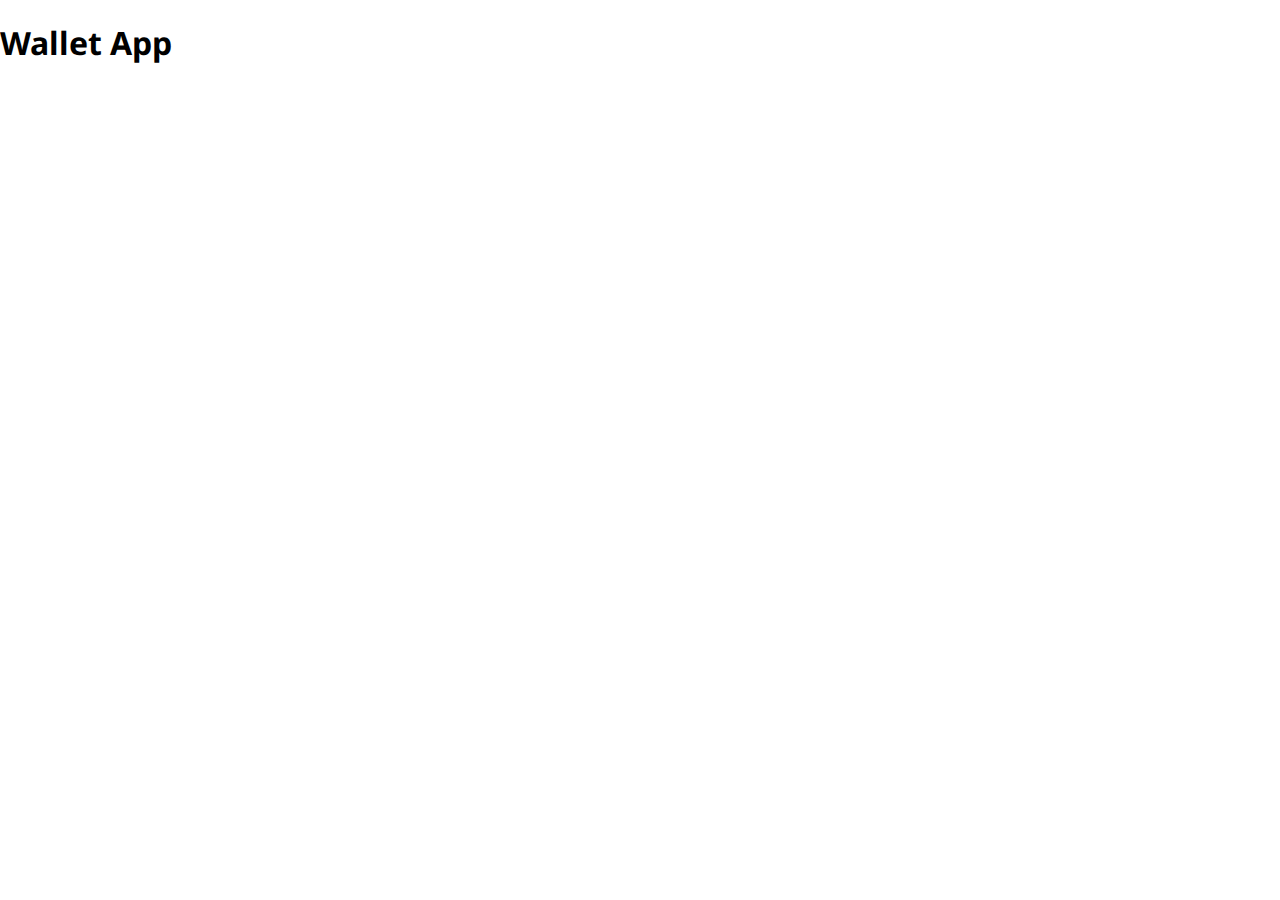
==== index.html @ 8dd3eb64 "initial commit" ====
<!DOCTYPE html>
<html lang="en">
<head>
    <meta charset="UTF-8">
    <meta name="viewport" content="width=device-width, initial-scale=1.0">
    <title>Wallet App - Login</title>
    <link rel="stylesheet" href="style.css">
    <script src="index.js"></script>
</head>
<body>
    <h1>
        Wallet App
    </h1>
</body>
</html>
---- style.css ----
@import url('https://fonts.googleapis.com/css2?family=Noto+Sans:ital,wght@0,100;0,200;0,300;0,400;0,500;0,600;0,700;0,800;0,900;1,100;1,200;1,300;1,400;1,500;1,600;1,700;1,800;1,900&display=swap');

body {
    padding: 0px;
    margin: 0px;
    font-family: 'Noto Sans', sans-serif;
}
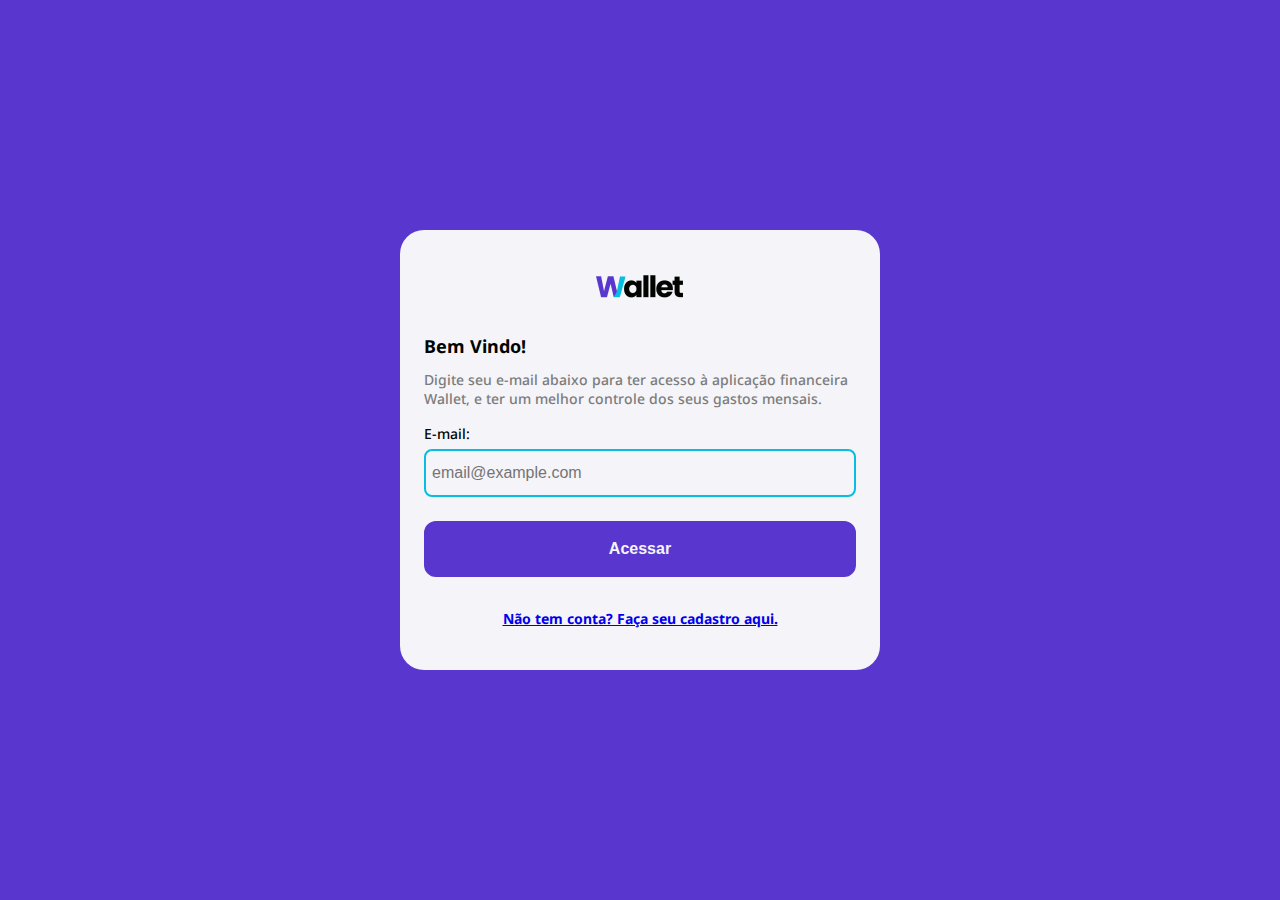
==== commit 8d6bc3ed: "add src pages" ====
--- a/index.html
+++ b/index.html
@@ -8,8 +8,32 @@
     <script src="index.js"></script>
 </head>
 <body>
-    <h1>
-        Wallet App
-    </h1>
+    <div class="auth-container">
+        <div class="auth-content">
+            <div class="auth-content-container">
+                <img class="logo" src="./src/img/logo.png" alt="">
+                <h3 class="full-width text-left mt larger">Bem Vindo!</h3>
+                <p class="mt small">Digite seu e-mail abaixo para ter acesso à aplicação financeira Wallet, e ter um melhor controle dos seus gastos mensais.</p>
+                <label class="mt" for="input-email">E-mail:</label>
+                <input 
+                    class="mt smaller" 
+                    id="input-email" 
+                    placeholder="email@example.com" 
+                    name="input-email"
+                    type="email"
+                />
+                <button 
+                    onclick="onClickLogin()" 
+                    class="full-width mt large">
+                    Acessar</button>
+                <a 
+                    class="mt larger"
+                    href="src/pages/register/index.html">
+                    Não tem conta? Faça seu cadastro aqui.</a>
+            </div>
+        </div>
+    </div>
+    
+
 </body>
 </html>--- a/style.css
+++ b/style.css
@@ -1,7 +1,171 @@
 @import url('https://fonts.googleapis.com/css2?family=Noto+Sans:ital,wght@0,100;0,200;0,300;0,400;0,500;0,600;0,700;0,800;0,900;1,100;1,200;1,300;1,400;1,500;1,600;1,700;1,800;1,900&display=swap');
+
+:root {
+    --purple-color: #5936cd;
+    --white-color: #f4f4f9;
+}
+
 
 body {
     padding: 0px;
     margin: 0px;
     font-family: 'Noto Sans', sans-serif;
+    color: #010400;
+}
+
+h1 {
+    font-size: 40px;
+    font-weight: bolder;
+    margin: 0px;
+    padding: 0px;
+}
+
+h2 {
+    font-size: 24px;
+    font-weight: bold;
+    margin: 0px;
+    padding: 0px;
+}
+
+h3 {
+    font-size: 18px;
+    font-weight: bold;
+    margin: 0px;
+    padding: 0px;
+}
+
+h4 {
+    font-size: 16px;
+    font-weight: 700;
+    color: #7c7c7c;
+    margin: 0px;
+    padding: 0px;
+}
+
+p {
+    font-size: 14px;
+    font-weight: 500;
+    color: #7c7c7c;
+    margin: 0px;
+    padding: 0px;
+}
+
+label {
+    font-size: 14px;
+    font-weight: 500;
+    width: 100%;
+    margin: 0px;
+    padding: 0px;
+}
+
+a {
+    font-size: 14px;
+    font-weight: 700;
+    text-decoration: underline;
+}
+
+button {
+    color: var(--white-color);
+    background-color: var(--purple-color);
+    height: 56px;
+    width: 432px;
+    border-radius: 12px;
+    font-weight: bold;
+    font-size: 16px;
+    text-align: center;
+    border: 2px solid var(--purple-color);
+    cursor: pointer;
+}
+
+button:hover {
+    background-color: #4d28c9;
+}
+
+button.small {
+    background-color: var(--white-color);
+    color: #010400;
+    font-size: 14px;
+    border-radius: 8px;
+    width: 90px;
+    height: 36px;
+}
+
+input {
+    background-color: var(--white-color);
+    width: 100%;
+    height: 48px;
+    border: 2px solid #06bee1;
+    border-radius: 8px;
+    color: #010400;
+    font-size: 16px;
+    padding: 6px;
+    box-sizing: border-box;
+}
+
+.full-width {
+    width: 100%;
+}
+
+.text-center {
+    text-align: center;
+}
+
+.text-left {
+    text-align: left;
+}
+
+.mt {
+    margin-top: 16px;
+}
+
+.mt.larger {
+    margin-top: 32px;
+}
+
+.mt.large {
+    margin-top: 24px;
+}
+
+.mt.small {
+    margin-top: 12px;
+}
+
+.mt.smaller {
+    margin-top: 6px;
+}
+
+.logo {
+    width: 88px;
+    height: auto;
+}
+
+.auth-container {
+    width: 100vw;
+    height: 100vh;
+    display: flex;
+    align-items: center;
+    justify-content: center;
+    background-color: var(--purple-color);
+}
+
+.auth-content {
+    display: flex;
+    /* flex-direction: column; */
+    align-items: center;
+    justify-content: center;
+    width: 480px;
+    height: auto;
+    min-height: 440px;
+    border-radius: 24px;
+    background-color: var(--white-color);
+}
+
+.auth-content-container {
+    display: flex;
+    flex-direction: column;
+    align-items: center;
+    justify-content: center;
+    width: 100%;
+    height: 100%;
+    padding: 24px;
 }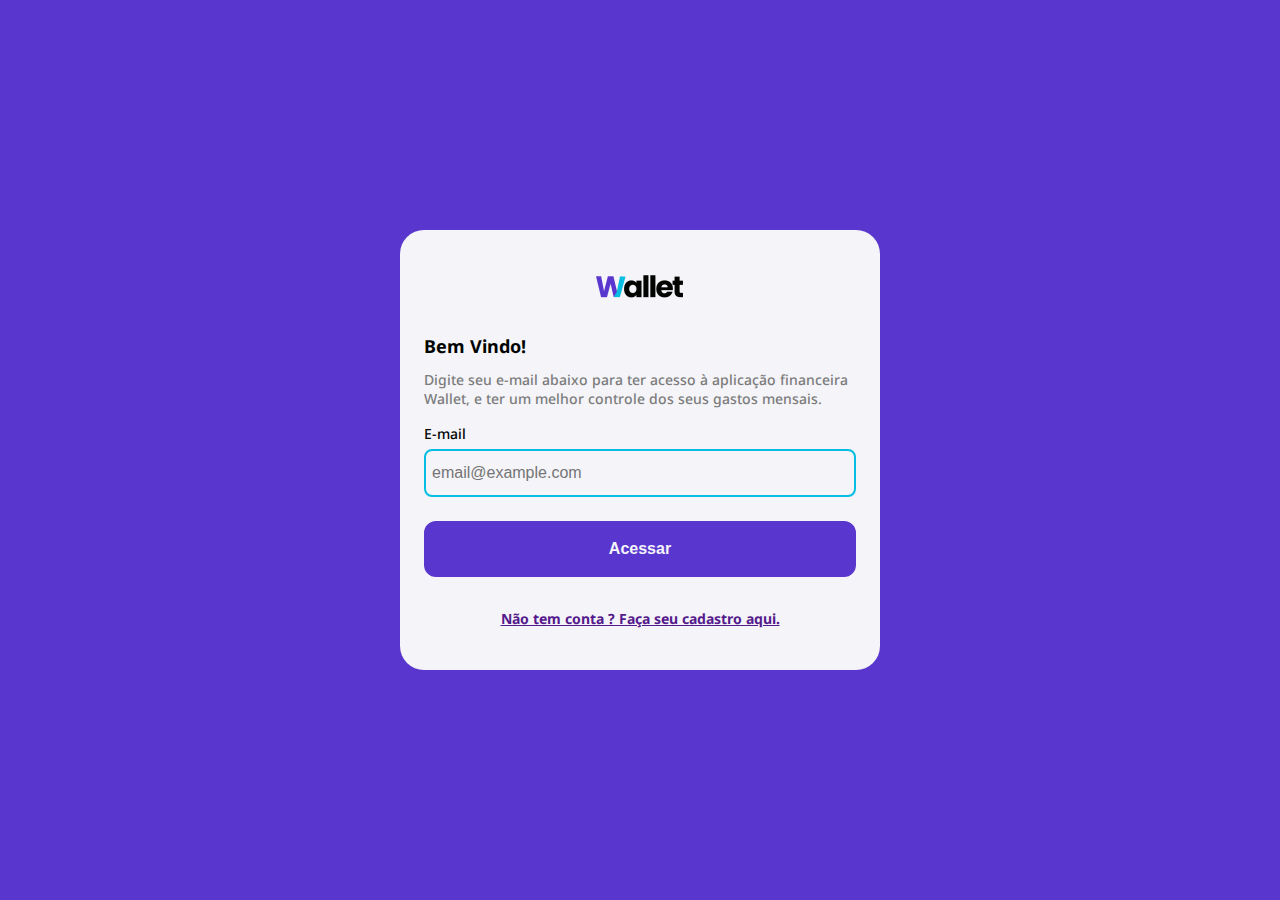
==== commit b1dc60f7: "feat: implement UI for auth screen" ====
--- a/index.html
+++ b/index.html
@@ -14,7 +14,7 @@
                 <img class="logo" src="./src/img/logo.png" alt="">
                 <h3 class="full-width text-left mt larger">Bem Vindo!</h3>
                 <p class="mt small">Digite seu e-mail abaixo para ter acesso à aplicação financeira Wallet, e ter um melhor controle dos seus gastos mensais.</p>
-                <label class="mt" for="input-email">E-mail:</label>
+                <label class="mt" for="input-email">E-mail</label>
                 <input 
                     class="mt smaller" 
                     id="input-email" 
@@ -22,14 +22,11 @@
                     name="input-email"
                     type="email"
                 />
-                <button 
-                    onclick="onClickLogin()" 
-                    class="full-width mt large">
-                    Acessar</button>
+                <button class="full-width mt large">Acessar</button>
                 <a 
                     class="mt larger"
-                    href="src/pages/register/index.html">
-                    Não tem conta? Faça seu cadastro aqui.</a>
+                    href="">
+                    Não tem conta ? Faça seu cadastro aqui.</a>
             </div>
         </div>
     </div>
--- a/style.css
+++ b/style.css
@@ -74,11 +74,6 @@
     font-size: 16px;
     text-align: center;
     border: 2px solid var(--purple-color);
-    cursor: pointer;
-}
-
-button:hover {
-    background-color: #4d28c9;
 }
 
 button.small {
